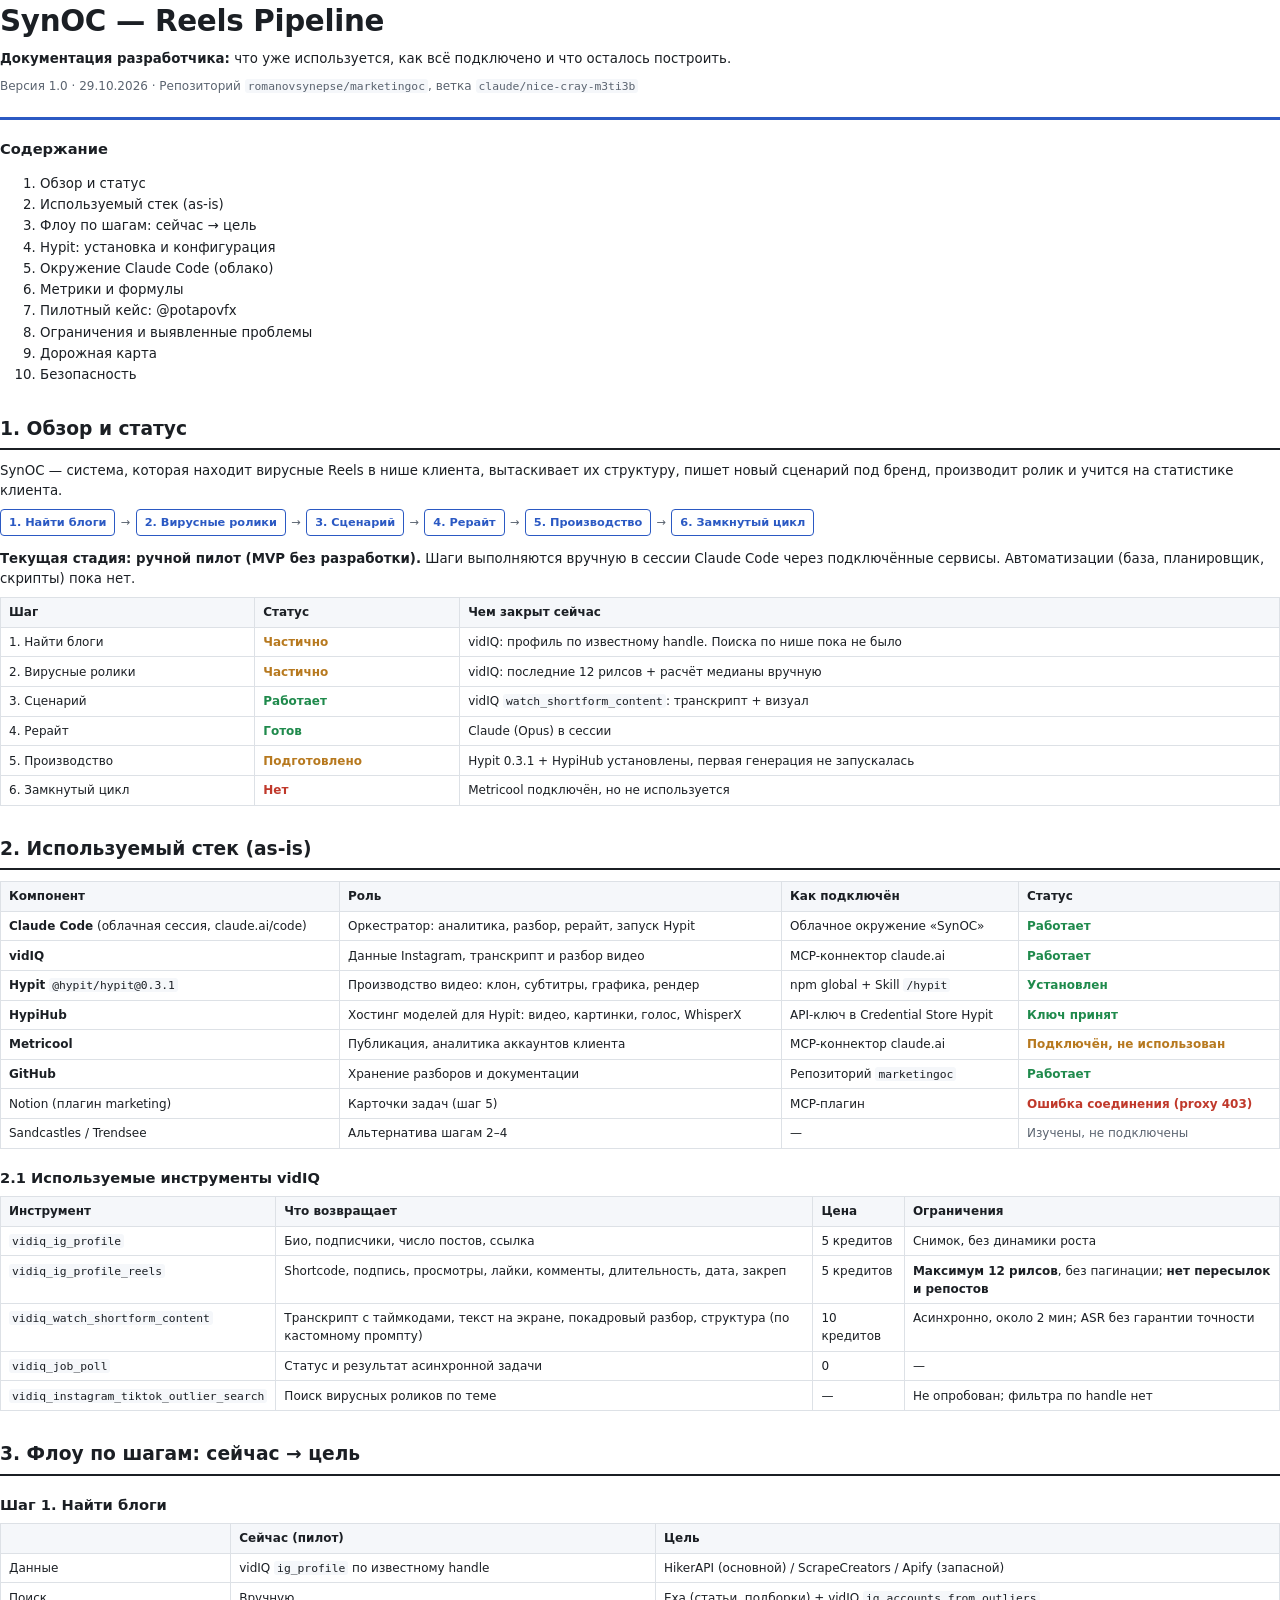
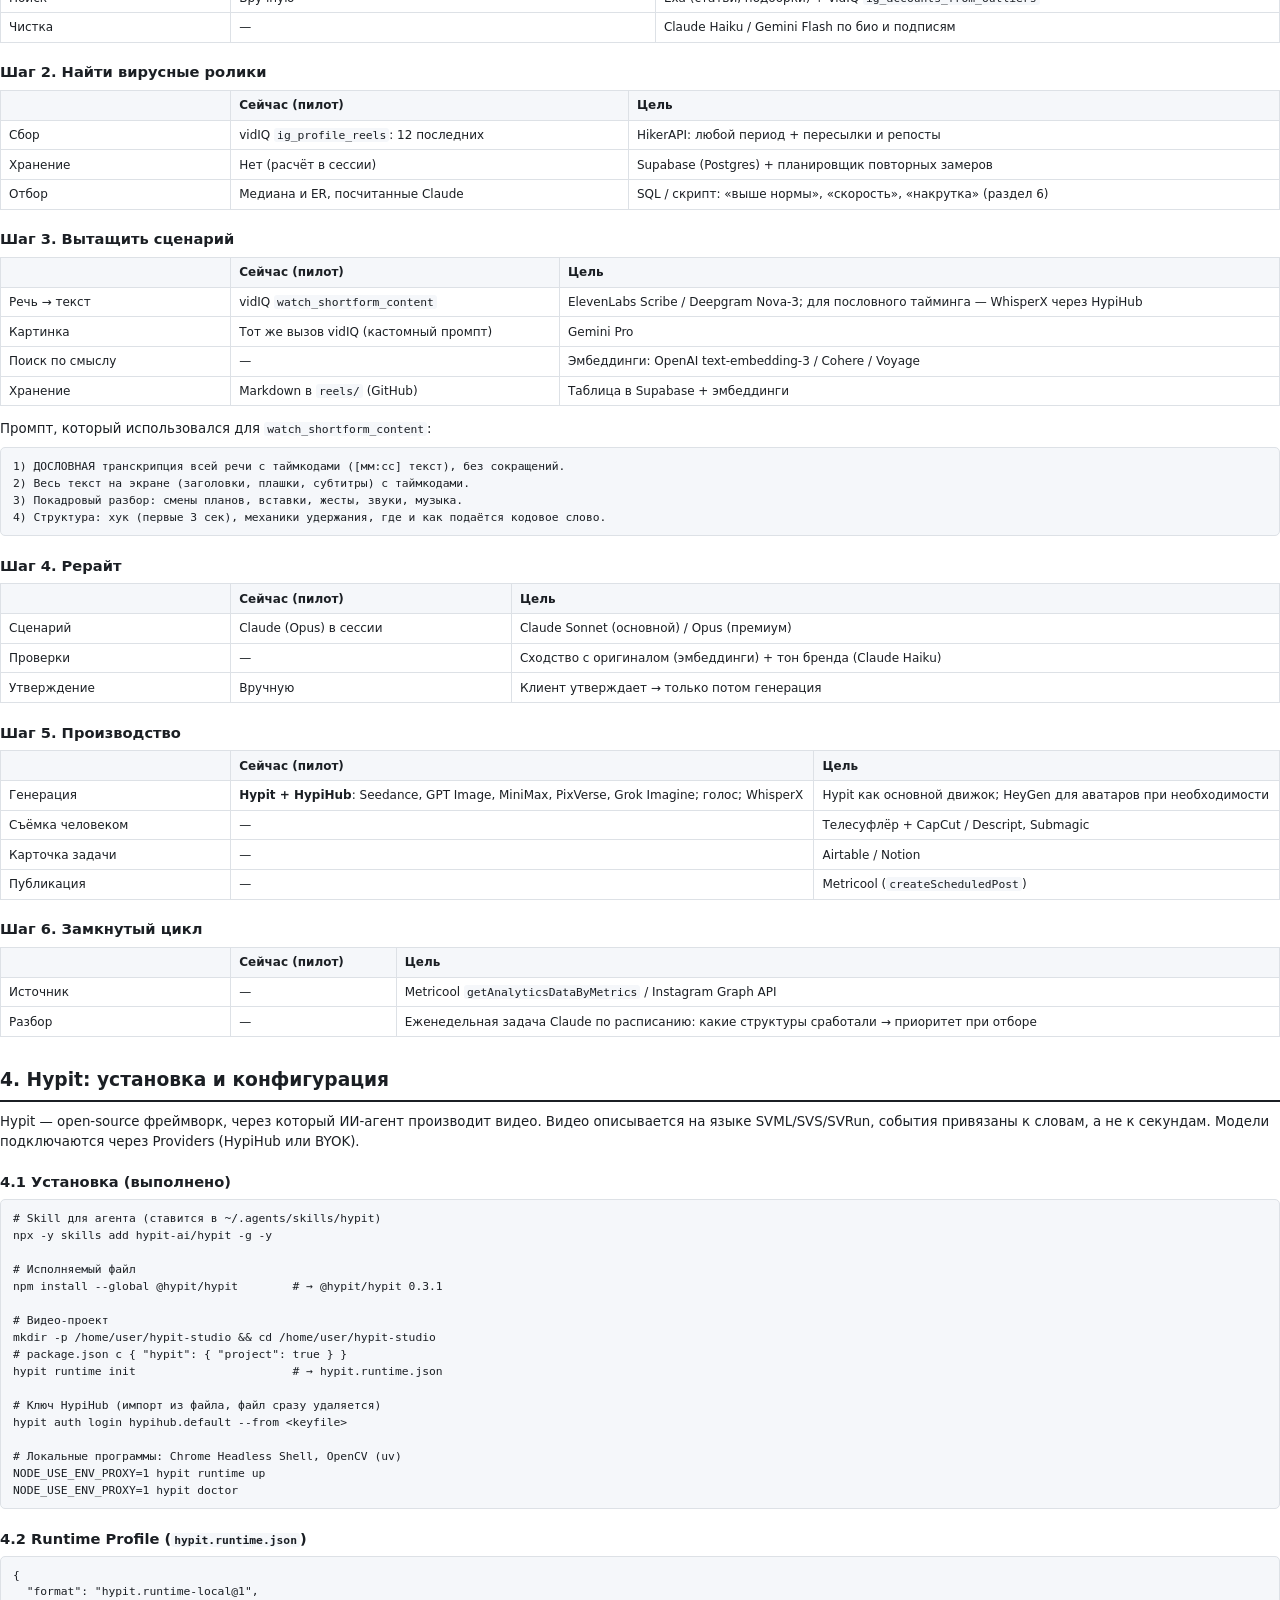
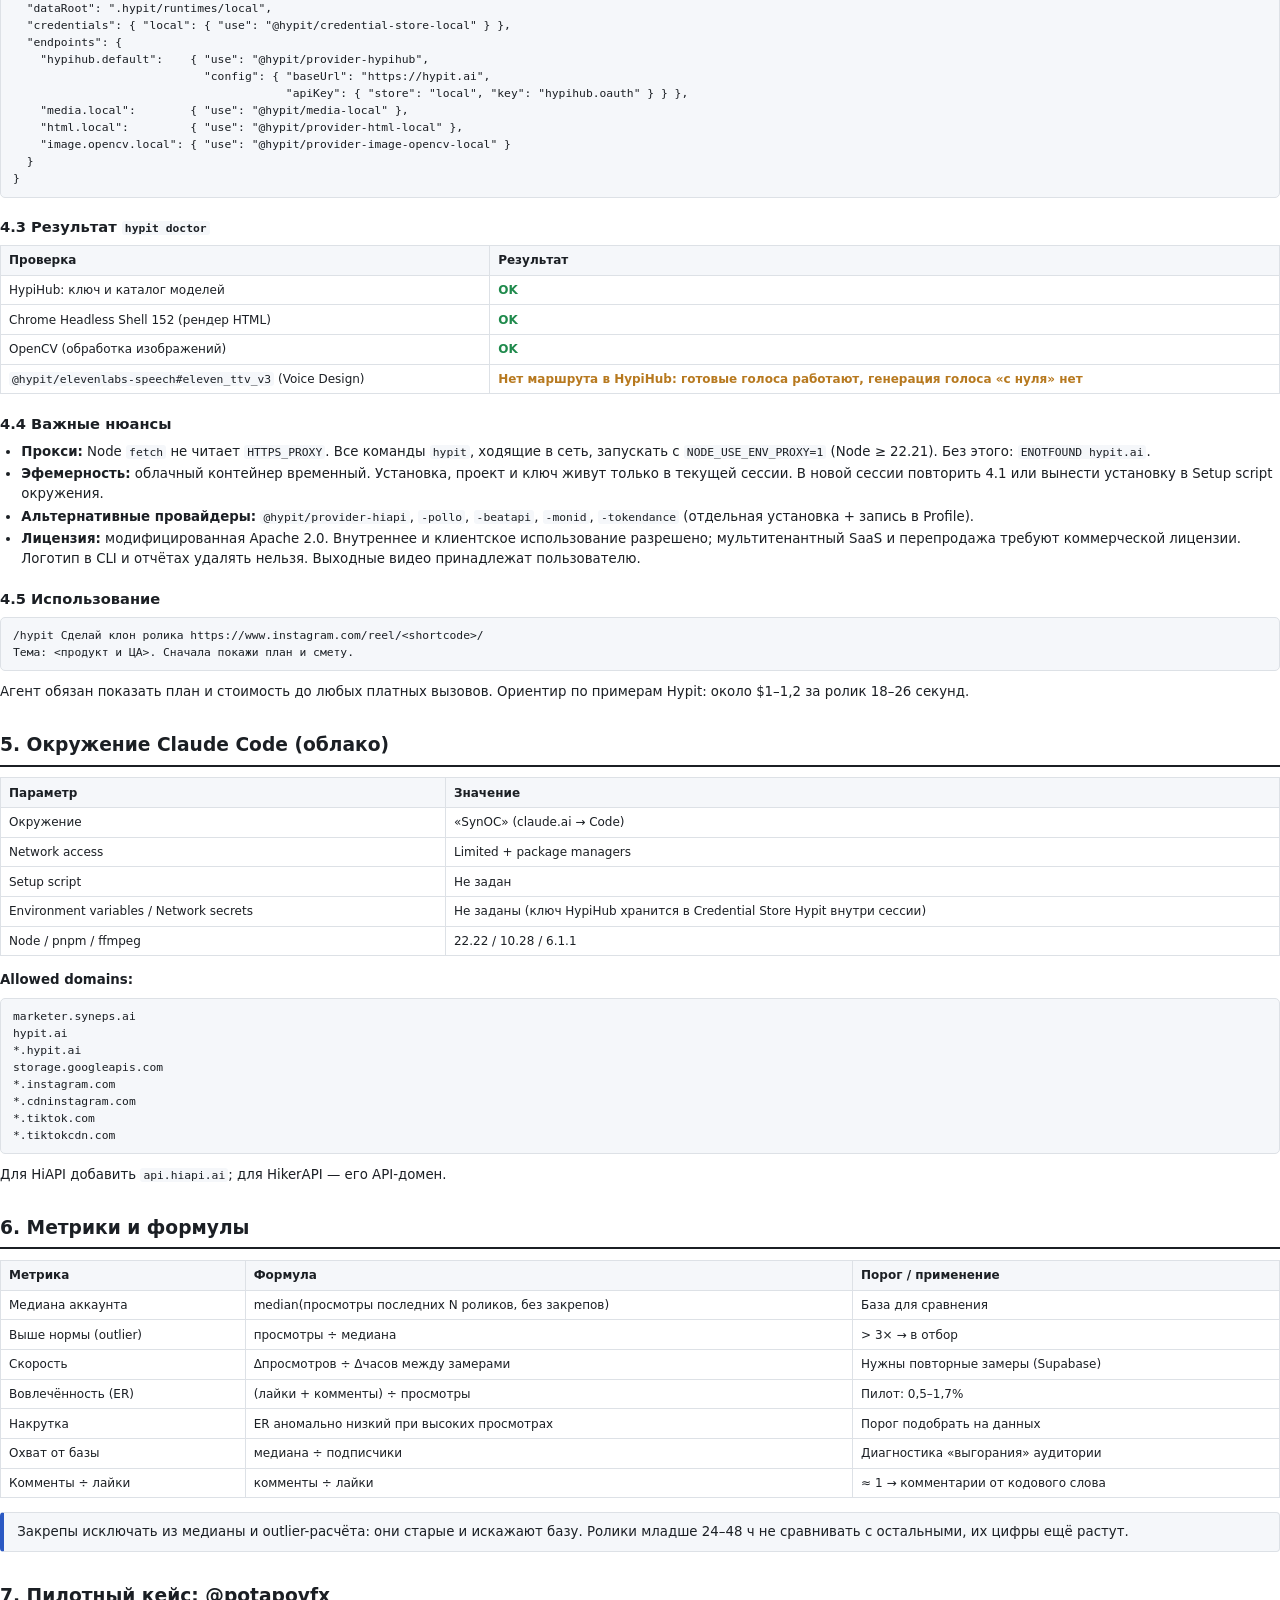
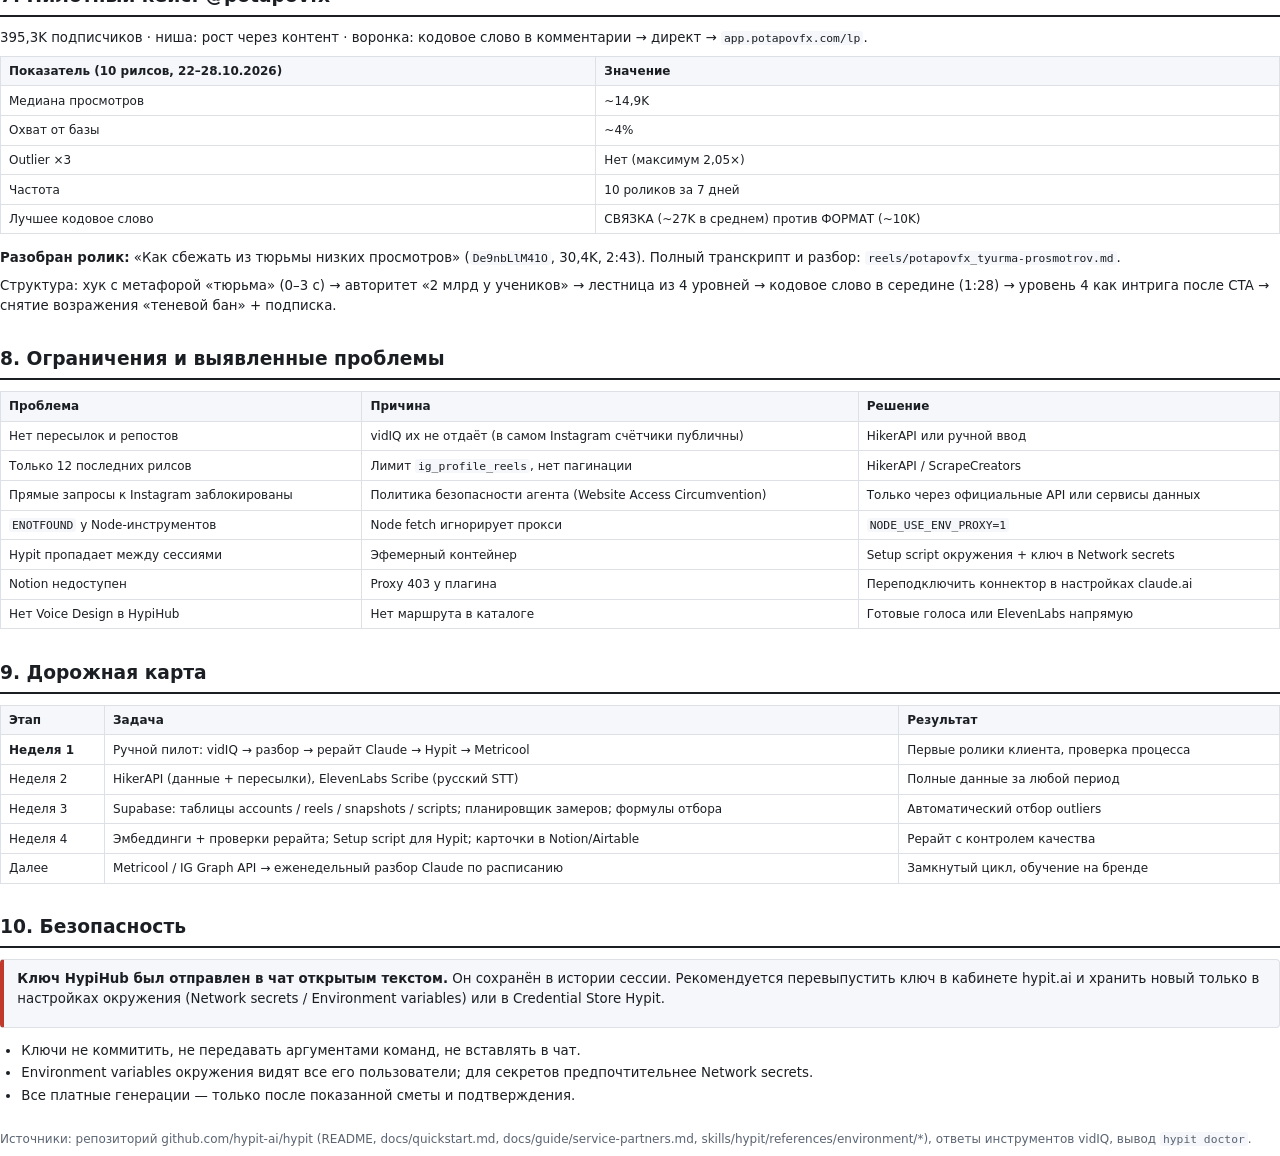
==== docs/synoc-flow.html @ bc75e666 "Add SynOC Reels pipeline developer documentation (PDF + HTML source) Co-Authored-By: Claude Opus 5.5" ====
<!doctype html>
<html lang="ru">
<head>
<meta charset="utf-8">
<title>SynOC — Reels Pipeline: документация разработчика</title>
<style>
  @page { size: A4; margin: 18mm 16mm 18mm 16mm; }
  :root { --ink:#1b1f24; --muted:#5b6470; --line:#dde1e6; --accent:#2b59c3; --ok:#1f8a4c; --warn:#b7791f; --no:#c0392b; --bg:#f5f7fa; }
  * { box-sizing: border-box; }
  body { font-family: Inter, "DejaVu Sans", sans-serif; color: var(--ink); font-size: 10pt; line-height: 1.5; margin: 0; background: #fff; }
  h1 { font-size: 22pt; margin: 0 0 4pt; letter-spacing: -0.3px; }
  h2 { font-size: 14pt; margin: 22pt 0 8pt; padding-bottom: 4pt; border-bottom: 2px solid var(--ink); break-after: avoid; }
  h3 { font-size: 11pt; margin: 14pt 0 5pt; break-after: avoid; }
  p { margin: 0 0 6pt; }
  ul { margin: 0 0 6pt; padding-left: 16pt; }
  li { margin-bottom: 2pt; }
  code, pre { font-family: "DejaVu Sans Mono", monospace; font-size: 8.5pt; }
  code { background: var(--bg); padding: 0 3px; border-radius: 3px; }
  pre { background: var(--bg); border: 1px solid var(--line); border-radius: 5px; padding: 7pt 9pt; white-space: pre-wrap; margin: 4pt 0 8pt; break-inside: avoid; }
  table { width: 100%; border-collapse: collapse; margin: 4pt 0 10pt; font-size: 9pt; break-inside: avoid; }
  th, td { border: 1px solid var(--line); padding: 4pt 6pt; vertical-align: top; text-align: left; }
  th { background: var(--bg); font-weight: 600; }
  tr { break-inside: avoid; }
  .meta { color: var(--muted); font-size: 9pt; }
  .cover { border-bottom: 3px solid var(--accent); padding-bottom: 10pt; margin-bottom: 10pt; }
  .ok { color: var(--ok); font-weight: 600; }
  .warn { color: var(--warn); font-weight: 600; }
  .no { color: var(--no); font-weight: 600; }
  .box { border: 1px solid var(--line); border-left: 4px solid var(--accent); background: var(--bg); padding: 7pt 10pt; margin: 6pt 0 10pt; border-radius: 4px; break-inside: avoid; }
  .box.alert { border-left-color: var(--no); }
  .flow { display: flex; flex-wrap: wrap; gap: 4pt; align-items: center; margin: 6pt 0 10pt; font-size: 8.5pt; }
  .flow span.s { border: 1px solid var(--accent); color: var(--accent); border-radius: 4px; padding: 3pt 6pt; font-weight: 600; }
  .flow span.a { color: var(--muted); }
  .page-break { break-before: page; }
  .toc li { margin-bottom: 1pt; }
</style>
</head>
<body>

<div class="cover">
  <h1>SynOC — Reels Pipeline</h1>
  <p><strong>Документация разработчика:</strong> что уже используется, как всё подключено и что осталось построить.</p>
  <p class="meta">Версия 1.0 · 29.10.2026 · Репозиторий <code>romanovsynepse/marketingoc</code>, ветка <code>claude/nice-cray-m3ti3b</code></p>
</div>

<h3>Содержание</h3>
<ol class="toc">
  <li>Обзор и статус</li>
  <li>Используемый стек (as-is)</li>
  <li>Флоу по шагам: сейчас → цель</li>
  <li>Hypit: установка и конфигурация</li>
  <li>Окружение Claude Code (облако)</li>
  <li>Метрики и формулы</li>
  <li>Пилотный кейс: @potapovfx</li>
  <li>Ограничения и выявленные проблемы</li>
  <li>Дорожная карта</li>
  <li>Безопасность</li>
</ol>

<h2>1. Обзор и статус</h2>
<p>SynOC — система, которая находит вирусные Reels в нише клиента, вытаскивает их структуру, пишет новый сценарий под бренд, производит ролик и учится на статистике клиента.</p>
<div class="flow">
  <span class="s">1. Найти блоги</span><span class="a">→</span>
  <span class="s">2. Вирусные ролики</span><span class="a">→</span>
  <span class="s">3. Сценарий</span><span class="a">→</span>
  <span class="s">4. Рерайт</span><span class="a">→</span>
  <span class="s">5. Производство</span><span class="a">→</span>
  <span class="s">6. Замкнутый цикл</span>
</div>
<p><strong>Текущая стадия: ручной пилот (MVP без разработки).</strong> Шаги выполняются вручную в сессии Claude Code через подключённые сервисы. Автоматизации (база, планировщик, скрипты) пока нет.</p>

<table>
  <tr><th>Шаг</th><th>Статус</th><th>Чем закрыт сейчас</th></tr>
  <tr><td>1. Найти блоги</td><td class="warn">Частично</td><td>vidIQ: профиль по известному handle. Поиска по нише пока не было</td></tr>
  <tr><td>2. Вирусные ролики</td><td class="warn">Частично</td><td>vidIQ: последние 12 рилсов + расчёт медианы вручную</td></tr>
  <tr><td>3. Сценарий</td><td class="ok">Работает</td><td>vidIQ <code>watch_shortform_content</code>: транскрипт + визуал</td></tr>
  <tr><td>4. Рерайт</td><td class="ok">Готов</td><td>Claude (Opus) в сессии</td></tr>
  <tr><td>5. Производство</td><td class="warn">Подготовлено</td><td>Hypit 0.3.1 + HypiHub установлены, первая генерация не запускалась</td></tr>
  <tr><td>6. Замкнутый цикл</td><td class="no">Нет</td><td>Metricool подключён, но не используется</td></tr>
</table>

<h2>2. Используемый стек (as-is)</h2>
<table>
  <tr><th>Компонент</th><th>Роль</th><th>Как подключён</th><th>Статус</th></tr>
  <tr><td><strong>Claude Code</strong> (облачная сессия, claude.ai/code)</td><td>Оркестратор: аналитика, разбор, рерайт, запуск Hypit</td><td>Облачное окружение «SynOC»</td><td class="ok">Работает</td></tr>
  <tr><td><strong>vidIQ</strong></td><td>Данные Instagram, транскрипт и разбор видео</td><td>MCP-коннектор claude.ai</td><td class="ok">Работает</td></tr>
  <tr><td><strong>Hypit</strong> <code>@hypit/hypit@0.3.1</code></td><td>Производство видео: клон, субтитры, графика, рендер</td><td>npm global + Skill <code>/hypit</code></td><td class="ok">Установлен</td></tr>
  <tr><td><strong>HypiHub</strong></td><td>Хостинг моделей для Hypit: видео, картинки, голос, WhisperX</td><td>API-ключ в Credential Store Hypit</td><td class="ok">Ключ принят</td></tr>
  <tr><td><strong>Metricool</strong></td><td>Публикация, аналитика аккаунтов клиента</td><td>MCP-коннектор claude.ai</td><td class="warn">Подключён, не использован</td></tr>
  <tr><td><strong>GitHub</strong></td><td>Хранение разборов и документации</td><td>Репозиторий <code>marketingoc</code></td><td class="ok">Работает</td></tr>
  <tr><td>Notion (плагин marketing)</td><td>Карточки задач (шаг 5)</td><td>MCP-плагин</td><td class="no">Ошибка соединения (proxy 403)</td></tr>
  <tr><td>Sandcastles / Trendsee</td><td>Альтернатива шагам 2–4</td><td>—</td><td class="meta">Изучены, не подключены</td></tr>
</table>

<h3>2.1 Используемые инструменты vidIQ</h3>
<table>
  <tr><th>Инструмент</th><th>Что возвращает</th><th>Цена</th><th>Ограничения</th></tr>
  <tr><td><code>vidiq_ig_profile</code></td><td>Био, подписчики, число постов, ссылка</td><td>5 кредитов</td><td>Снимок, без динамики роста</td></tr>
  <tr><td><code>vidiq_ig_profile_reels</code></td><td>Shortcode, подпись, просмотры, лайки, комменты, длительность, дата, закреп</td><td>5 кредитов</td><td><strong>Максимум 12 рилсов</strong>, без пагинации; <strong>нет пересылок и репостов</strong></td></tr>
  <tr><td><code>vidiq_watch_shortform_content</code></td><td>Транскрипт с таймкодами, текст на экране, покадровый разбор, структура (по кастомному промпту)</td><td>10 кредитов</td><td>Асинхронно, около 2 мин; ASR без гарантии точности</td></tr>
  <tr><td><code>vidiq_job_poll</code></td><td>Статус и результат асинхронной задачи</td><td>0</td><td>—</td></tr>
  <tr><td><code>vidiq_instagram_tiktok_outlier_search</code></td><td>Поиск вирусных роликов по теме</td><td>—</td><td>Не опробован; фильтра по handle нет</td></tr>
</table>

<h2 class="page-break">3. Флоу по шагам: сейчас → цель</h2>

<h3>Шаг 1. Найти блоги</h3>
<table>
  <tr><th style="width:18%"></th><th>Сейчас (пилот)</th><th>Цель</th></tr>
  <tr><td>Данные</td><td>vidIQ <code>ig_profile</code> по известному handle</td><td>HikerAPI (основной) / ScrapeCreators / Apify (запасной)</td></tr>
  <tr><td>Поиск</td><td>Вручную</td><td>Exa (статьи, подборки) + vidIQ <code>ig_accounts_from_outliers</code></td></tr>
  <tr><td>Чистка</td><td>—</td><td>Claude Haiku / Gemini Flash по био и подписям</td></tr>
</table>

<h3>Шаг 2. Найти вирусные ролики</h3>
<table>
  <tr><th style="width:18%"></th><th>Сейчас (пилот)</th><th>Цель</th></tr>
  <tr><td>Сбор</td><td>vidIQ <code>ig_profile_reels</code>: 12 последних</td><td>HikerAPI: любой период + пересылки и репосты</td></tr>
  <tr><td>Хранение</td><td>Нет (расчёт в сессии)</td><td>Supabase (Postgres) + планировщик повторных замеров</td></tr>
  <tr><td>Отбор</td><td>Медиана и ER, посчитанные Claude</td><td>SQL / скрипт: «выше нормы», «скорость», «накрутка» (раздел 6)</td></tr>
</table>

<h3>Шаг 3. Вытащить сценарий</h3>
<table>
  <tr><th style="width:18%"></th><th>Сейчас (пилот)</th><th>Цель</th></tr>
  <tr><td>Речь → текст</td><td>vidIQ <code>watch_shortform_content</code></td><td>ElevenLabs Scribe / Deepgram Nova-3; для пословного тайминга — WhisperX через HypiHub</td></tr>
  <tr><td>Картинка</td><td>Тот же вызов vidIQ (кастомный промпт)</td><td>Gemini Pro</td></tr>
  <tr><td>Поиск по смыслу</td><td>—</td><td>Эмбеддинги: OpenAI text-embedding-3 / Cohere / Voyage</td></tr>
  <tr><td>Хранение</td><td>Markdown в <code>reels/</code> (GitHub)</td><td>Таблица в Supabase + эмбеддинги</td></tr>
</table>
<p>Промпт, который использовался для <code>watch_shortform_content</code>:</p>
<pre>1) ДОСЛОВНАЯ транскрипция всей речи с таймкодами ([мм:сс] текст), без сокращений.
2) Весь текст на экране (заголовки, плашки, субтитры) с таймкодами.
3) Покадровый разбор: смены планов, вставки, жесты, звуки, музыка.
4) Структура: хук (первые 3 сек), механики удержания, где и как подаётся кодовое слово.</pre>

<h3>Шаг 4. Рерайт</h3>
<table>
  <tr><th style="width:18%"></th><th>Сейчас (пилот)</th><th>Цель</th></tr>
  <tr><td>Сценарий</td><td>Claude (Opus) в сессии</td><td>Claude Sonnet (основной) / Opus (премиум)</td></tr>
  <tr><td>Проверки</td><td>—</td><td>Сходство с оригиналом (эмбеддинги) + тон бренда (Claude Haiku)</td></tr>
  <tr><td>Утверждение</td><td>Вручную</td><td>Клиент утверждает → только потом генерация</td></tr>
</table>

<h3>Шаг 5. Производство</h3>
<table>
  <tr><th style="width:18%"></th><th>Сейчас (пилот)</th><th>Цель</th></tr>
  <tr><td>Генерация</td><td><strong>Hypit + HypiHub</strong>: Seedance, GPT Image, MiniMax, PixVerse, Grok Imagine; голос; WhisperX</td><td>Hypit как основной движок; HeyGen для аватаров при необходимости</td></tr>
  <tr><td>Съёмка человеком</td><td>—</td><td>Телесуфлёр + CapCut / Descript, Submagic</td></tr>
  <tr><td>Карточка задачи</td><td>—</td><td>Airtable / Notion</td></tr>
  <tr><td>Публикация</td><td>—</td><td>Metricool (<code>createScheduledPost</code>)</td></tr>
</table>

<h3>Шаг 6. Замкнутый цикл</h3>
<table>
  <tr><th style="width:18%"></th><th>Сейчас (пилот)</th><th>Цель</th></tr>
  <tr><td>Источник</td><td>—</td><td>Metricool <code>getAnalyticsDataByMetrics</code> / Instagram Graph API</td></tr>
  <tr><td>Разбор</td><td>—</td><td>Еженедельная задача Claude по расписанию: какие структуры сработали → приоритет при отборе</td></tr>
</table>

<h2 class="page-break">4. Hypit: установка и конфигурация</h2>
<p>Hypit — open-source фреймворк, через который ИИ-агент производит видео. Видео описывается на языке SVML/SVS/SVRun, события привязаны к словам, а не к секундам. Модели подключаются через Providers (HypiHub или BYOK).</p>

<h3>4.1 Установка (выполнено)</h3>
<pre># Skill для агента (ставится в ~/.agents/skills/hypit)
npx -y skills add hypit-ai/hypit -g -y

# Исполняемый файл
npm install --global @hypit/hypit        # → @hypit/hypit 0.3.1

# Видео-проект
mkdir -p /home/user/hypit-studio &amp;&amp; cd /home/user/hypit-studio
# package.json с { "hypit": { "project": true } }
hypit runtime init                       # → hypit.runtime.json

# Ключ HypiHub (импорт из файла, файл сразу удаляется)
hypit auth login hypihub.default --from &lt;keyfile&gt;

# Локальные программы: Chrome Headless Shell, OpenCV (uv)
NODE_USE_ENV_PROXY=1 hypit runtime up
NODE_USE_ENV_PROXY=1 hypit doctor</pre>

<h3>4.2 Runtime Profile (<code>hypit.runtime.json</code>)</h3>
<pre>{
  "format": "hypit.runtime-local@1",
  "dataRoot": ".hypit/runtimes/local",
  "credentials": { "local": { "use": "@hypit/credential-store-local" } },
  "endpoints": {
    "hypihub.default":    { "use": "@hypit/provider-hypihub",
                            "config": { "baseUrl": "https://hypit.ai",
                                        "apiKey": { "store": "local", "key": "hypihub.oauth" } } },
    "media.local":        { "use": "@hypit/media-local" },
    "html.local":         { "use": "@hypit/provider-html-local" },
    "image.opencv.local": { "use": "@hypit/provider-image-opencv-local" }
  }
}</pre>

<h3>4.3 Результат <code>hypit doctor</code></h3>
<table>
  <tr><th>Проверка</th><th>Результат</th></tr>
  <tr><td>HypiHub: ключ и каталог моделей</td><td class="ok">OK</td></tr>
  <tr><td>Chrome Headless Shell 152 (рендер HTML)</td><td class="ok">OK</td></tr>
  <tr><td>OpenCV (обработка изображений)</td><td class="ok">OK</td></tr>
  <tr><td><code>@hypit/elevenlabs-speech#eleven_ttv_v3</code> (Voice Design)</td><td class="warn">Нет маршрута в HypiHub: готовые голоса работают, генерация голоса «с нуля» нет</td></tr>
</table>

<h3>4.4 Важные нюансы</h3>
<ul>
  <li><strong>Прокси:</strong> Node <code>fetch</code> не читает <code>HTTPS_PROXY</code>. Все команды <code>hypit</code>, ходящие в сеть, запускать с <code>NODE_USE_ENV_PROXY=1</code> (Node ≥ 22.21). Без этого: <code>ENOTFOUND hypit.ai</code>.</li>
  <li><strong>Эфемерность:</strong> облачный контейнер временный. Установка, проект и ключ живут только в текущей сессии. В новой сессии повторить 4.1 или вынести установку в Setup script окружения.</li>
  <li><strong>Альтернативные провайдеры:</strong> <code>@hypit/provider-hiapi</code>, <code>-pollo</code>, <code>-beatapi</code>, <code>-monid</code>, <code>-tokendance</code> (отдельная установка + запись в Profile).</li>
  <li><strong>Лицензия:</strong> модифицированная Apache 2.0. Внутреннее и клиентское использование разрешено; мультитенантный SaaS и перепродажа требуют коммерческой лицензии. Логотип в CLI и отчётах удалять нельзя. Выходные видео принадлежат пользователю.</li>
</ul>

<h3>4.5 Использование</h3>
<pre>/hypit Сделай клон ролика https://www.instagram.com/reel/&lt;shortcode&gt;/
Тема: &lt;продукт и ЦА&gt;. Сначала покажи план и смету.</pre>
<p>Агент обязан показать план и стоимость до любых платных вызовов. Ориентир по примерам Hypit: около $1–1,2 за ролик 18–26 секунд.</p>

<h2 class="page-break">5. Окружение Claude Code (облако)</h2>
<table>
  <tr><th>Параметр</th><th>Значение</th></tr>
  <tr><td>Окружение</td><td>«SynOC» (claude.ai → Code)</td></tr>
  <tr><td>Network access</td><td>Limited + package managers</td></tr>
  <tr><td>Setup script</td><td>Не задан</td></tr>
  <tr><td>Environment variables / Network secrets</td><td>Не заданы (ключ HypiHub хранится в Credential Store Hypit внутри сессии)</td></tr>
  <tr><td>Node / pnpm / ffmpeg</td><td>22.22 / 10.28 / 6.1.1</td></tr>
</table>
<p><strong>Allowed domains:</strong></p>
<pre>marketer.syneps.ai
hypit.ai
*.hypit.ai
storage.googleapis.com
*.instagram.com
*.cdninstagram.com
*.tiktok.com
*.tiktokcdn.com</pre>
<p>Для HiAPI добавить <code>api.hiapi.ai</code>; для HikerAPI — его API-домен.</p>

<h2>6. Метрики и формулы</h2>
<table>
  <tr><th>Метрика</th><th>Формула</th><th>Порог / применение</th></tr>
  <tr><td>Медиана аккаунта</td><td>median(просмотры последних N роликов, без закрепов)</td><td>База для сравнения</td></tr>
  <tr><td>Выше нормы (outlier)</td><td>просмотры ÷ медиана</td><td>&gt; 3× → в отбор</td></tr>
  <tr><td>Скорость</td><td>Δпросмотров ÷ Δчасов между замерами</td><td>Нужны повторные замеры (Supabase)</td></tr>
  <tr><td>Вовлечённость (ER)</td><td>(лайки + комменты) ÷ просмотры</td><td>Пилот: 0,5–1,7%</td></tr>
  <tr><td>Накрутка</td><td>ER аномально низкий при высоких просмотрах</td><td>Порог подобрать на данных</td></tr>
  <tr><td>Охват от базы</td><td>медиана ÷ подписчики</td><td>Диагностика «выгорания» аудитории</td></tr>
  <tr><td>Комменты ÷ лайки</td><td>комменты ÷ лайки</td><td>≈ 1 → комментарии от кодового слова</td></tr>
</table>
<div class="box">Закрепы исключать из медианы и outlier-расчёта: они старые и искажают базу. Ролики младше 24–48 ч не сравнивать с остальными, их цифры ещё растут.</div>

<h2>7. Пилотный кейс: @potapovfx</h2>
<p>395,3K подписчиков · ниша: рост через контент · воронка: кодовое слово в комментарии → директ → <code>app.potapovfx.com/lp</code>.</p>
<table>
  <tr><th>Показатель (10 рилсов, 22–28.10.2026)</th><th>Значение</th></tr>
  <tr><td>Медиана просмотров</td><td>~14,9K</td></tr>
  <tr><td>Охват от базы</td><td>~4%</td></tr>
  <tr><td>Outlier ×3</td><td>Нет (максимум 2,05×)</td></tr>
  <tr><td>Частота</td><td>10 роликов за 7 дней</td></tr>
  <tr><td>Лучшее кодовое слово</td><td>СВЯЗКА (~27K в среднем) против ФОРМАТ (~10K)</td></tr>
</table>
<p><strong>Разобран ролик:</strong> «Как сбежать из тюрьмы низких просмотров» (<code>De9nbLlM41O</code>, 30,4K, 2:43). Полный транскрипт и разбор: <code>reels/potapovfx_tyurma-prosmotrov.md</code>.</p>
<p>Структура: хук с метафорой «тюрьма» (0–3 с) → авторитет «2 млрд у учеников» → лестница из 4 уровней → кодовое слово в середине (1:28) → уровень 4 как интрига после CTA → снятие возражения «теневой бан» + подписка.</p>

<h2 class="page-break">8. Ограничения и выявленные проблемы</h2>
<table>
  <tr><th>Проблема</th><th>Причина</th><th>Решение</th></tr>
  <tr><td>Нет пересылок и репостов</td><td>vidIQ их не отдаёт (в самом Instagram счётчики публичны)</td><td>HikerAPI или ручной ввод</td></tr>
  <tr><td>Только 12 последних рилсов</td><td>Лимит <code>ig_profile_reels</code>, нет пагинации</td><td>HikerAPI / ScrapeCreators</td></tr>
  <tr><td>Прямые запросы к Instagram заблокированы</td><td>Политика безопасности агента (Website Access Circumvention)</td><td>Только через официальные API или сервисы данных</td></tr>
  <tr><td><code>ENOTFOUND</code> у Node-инструментов</td><td>Node fetch игнорирует прокси</td><td><code>NODE_USE_ENV_PROXY=1</code></td></tr>
  <tr><td>Hypit пропадает между сессиями</td><td>Эфемерный контейнер</td><td>Setup script окружения + ключ в Network secrets</td></tr>
  <tr><td>Notion недоступен</td><td>Proxy 403 у плагина</td><td>Переподключить коннектор в настройках claude.ai</td></tr>
  <tr><td>Нет Voice Design в HypiHub</td><td>Нет маршрута в каталоге</td><td>Готовые голоса или ElevenLabs напрямую</td></tr>
</table>

<h2>9. Дорожная карта</h2>
<table>
  <tr><th>Этап</th><th>Задача</th><th>Результат</th></tr>
  <tr><td><strong>Неделя 1</strong></td><td>Ручной пилот: vidIQ → разбор → рерайт Claude → Hypit → Metricool</td><td>Первые ролики клиента, проверка процесса</td></tr>
  <tr><td>Неделя 2</td><td>HikerAPI (данные + пересылки), ElevenLabs Scribe (русский STT)</td><td>Полные данные за любой период</td></tr>
  <tr><td>Неделя 3</td><td>Supabase: таблицы accounts / reels / snapshots / scripts; планировщик замеров; формулы отбора</td><td>Автоматический отбор outliers</td></tr>
  <tr><td>Неделя 4</td><td>Эмбеддинги + проверки рерайта; Setup script для Hypit; карточки в Notion/Airtable</td><td>Рерайт с контролем качества</td></tr>
  <tr><td>Далее</td><td>Metricool / IG Graph API → еженедельный разбор Claude по расписанию</td><td>Замкнутый цикл, обучение на бренде</td></tr>
</table>

<h2>10. Безопасность</h2>
<div class="box alert">
  <p><strong>Ключ HypiHub был отправлен в чат открытым текстом.</strong> Он сохранён в истории сессии. Рекомендуется перевыпустить ключ в кабинете hypit.ai и хранить новый только в настройках окружения (Network secrets / Environment variables) или в Credential Store Hypit.</p>
</div>
<ul>
  <li>Ключи не коммитить, не передавать аргументами команд, не вставлять в чат.</li>
  <li>Environment variables окружения видят все его пользователи; для секретов предпочтительнее Network secrets.</li>
  <li>Все платные генерации — только после показанной сметы и подтверждения.</li>
</ul>

<p class="meta" style="margin-top:18pt">Источники: репозиторий github.com/hypit-ai/hypit (README, docs/quickstart.md, docs/guide/service-partners.md, skills/hypit/references/environment/*), ответы инструментов vidIQ, вывод <code>hypit doctor</code>.</p>
</body>
</html>
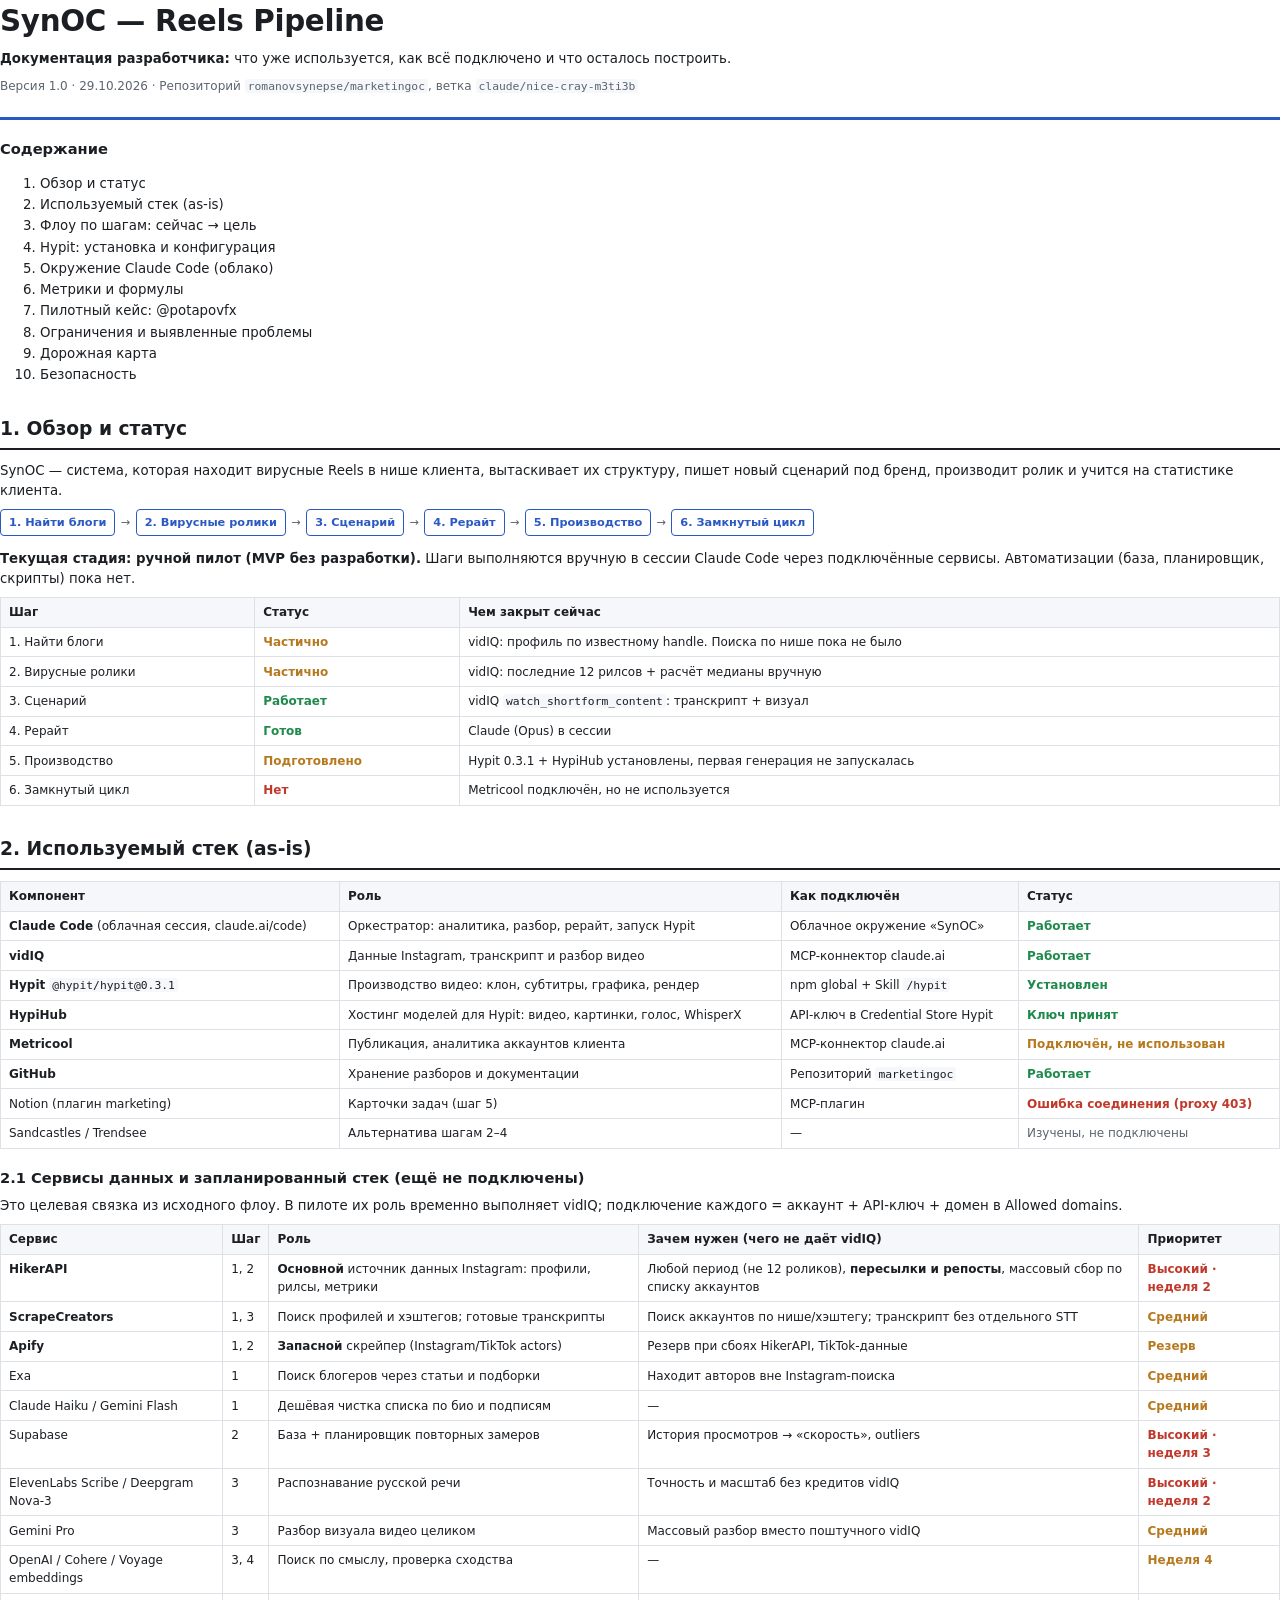
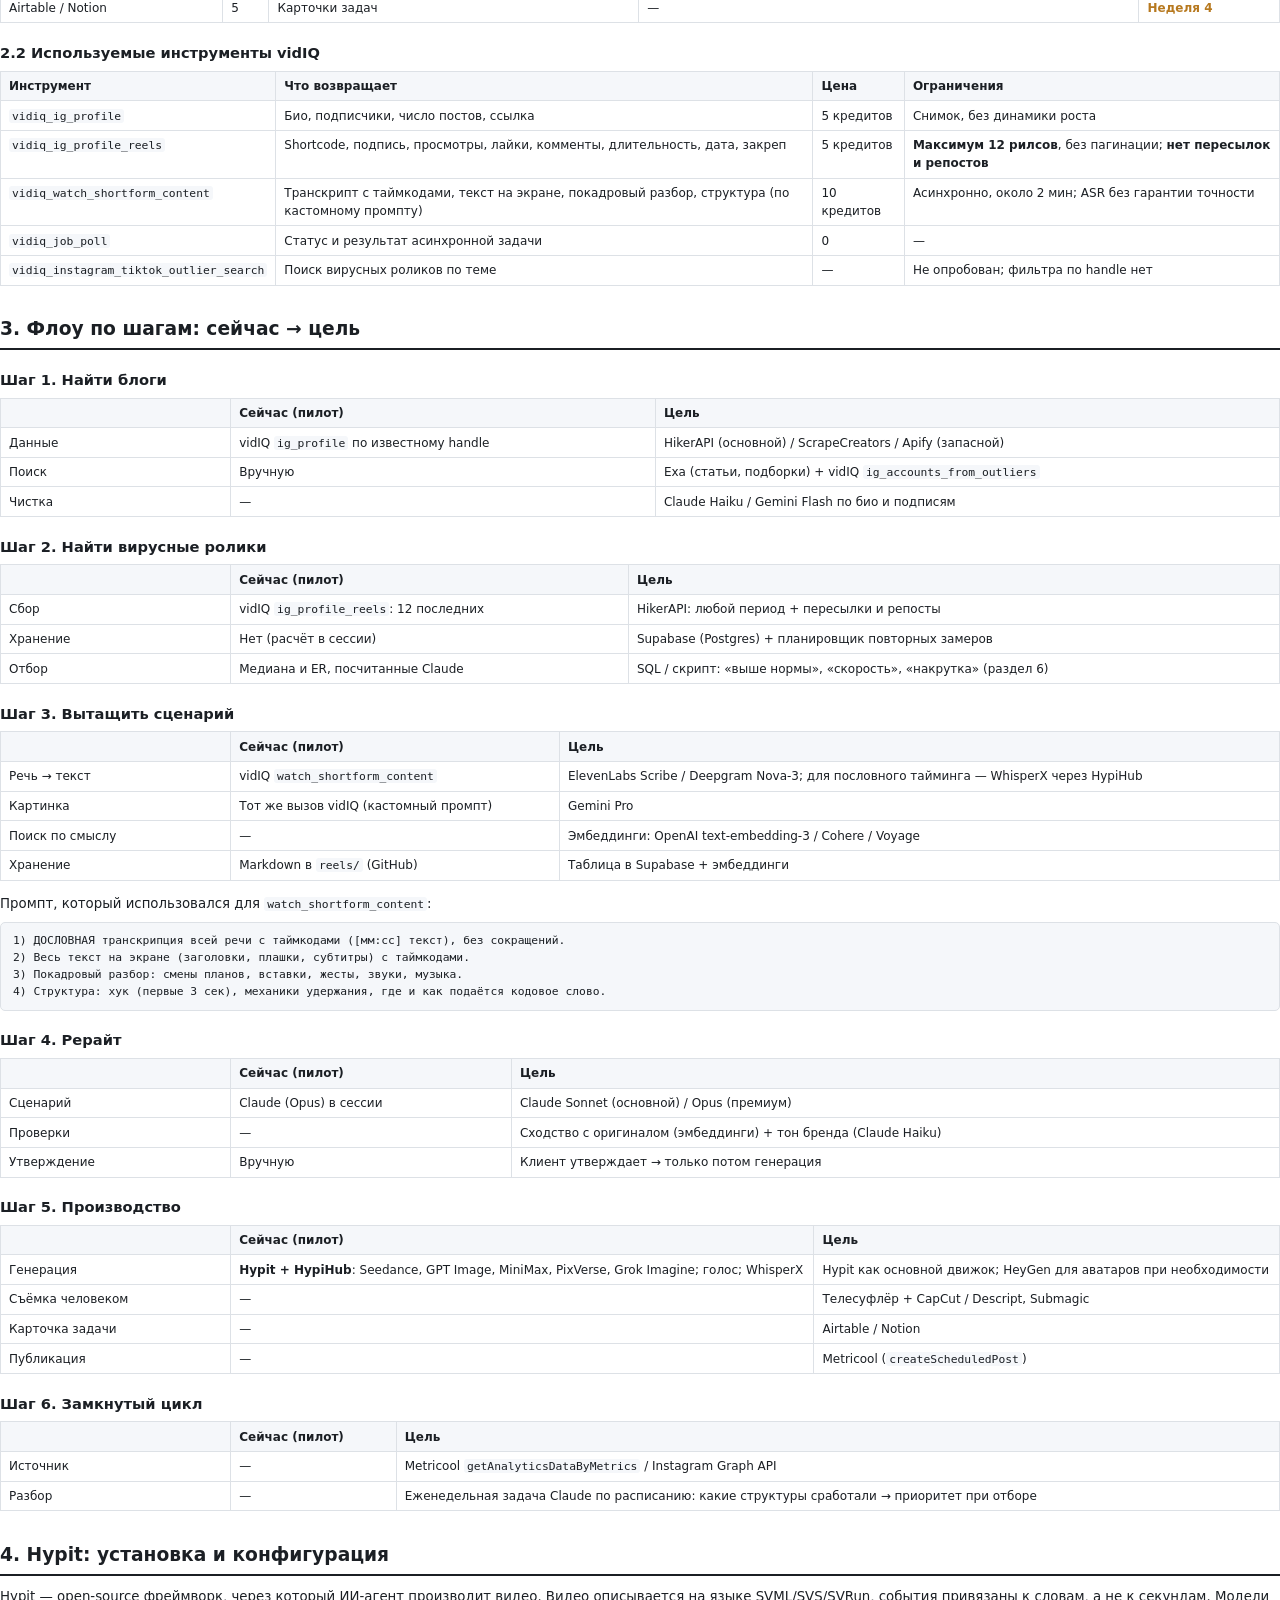
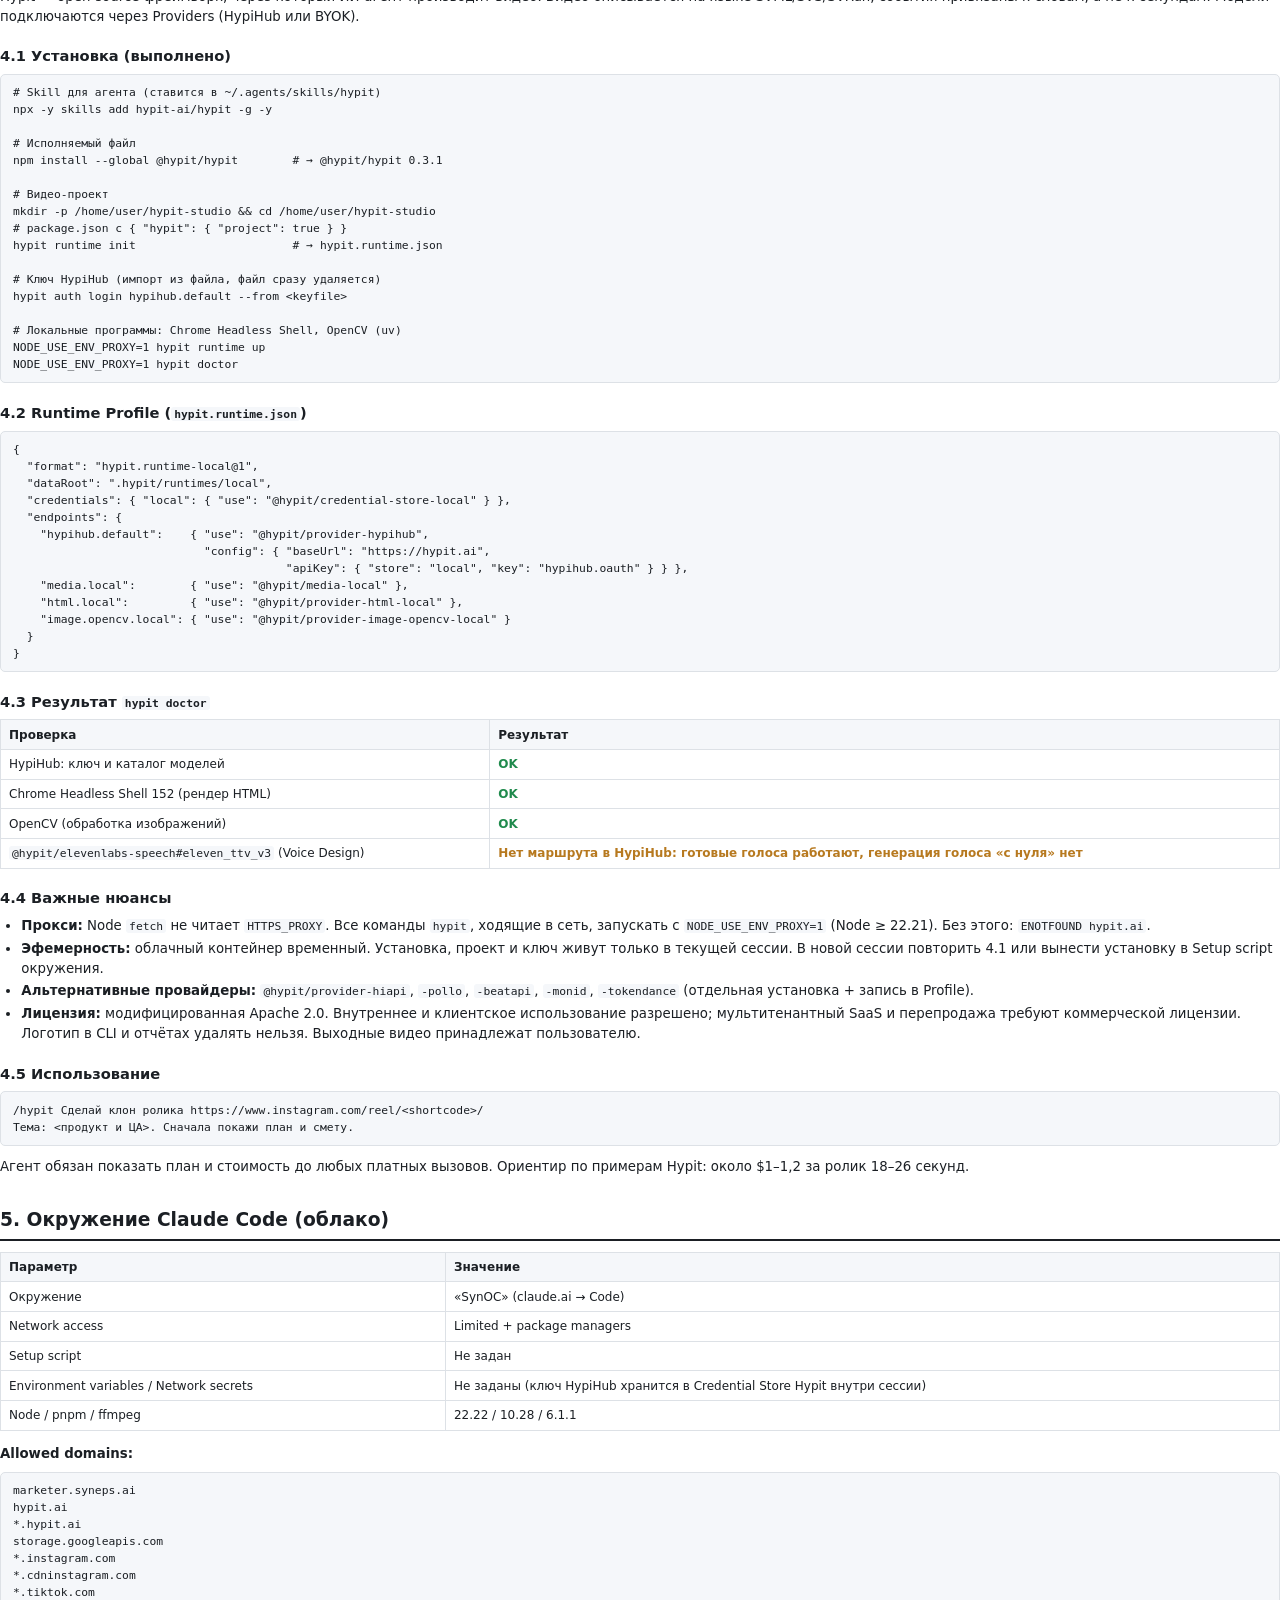
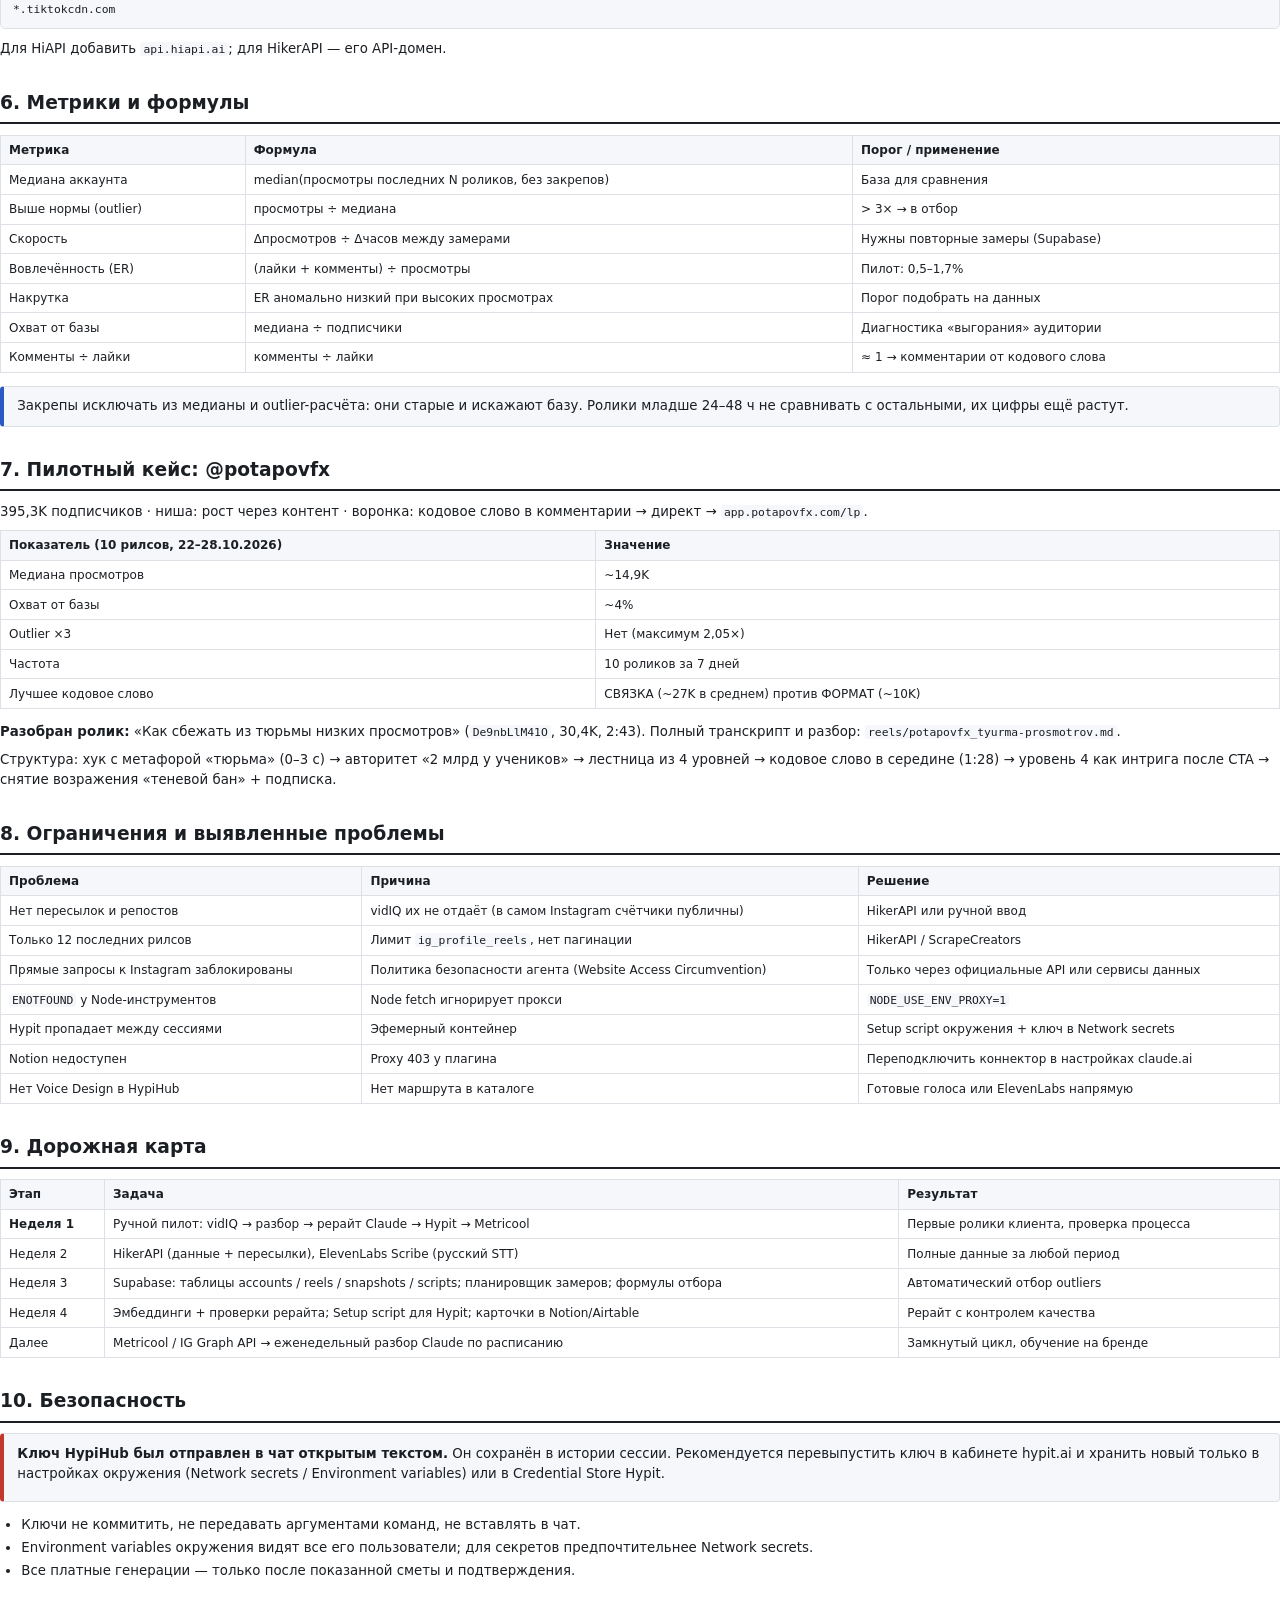
==== commit 30ccedb9: "Docs: add data services section (HikerAPI, ScrapeCreators, Apify, planned stack) Co-Authored-By: Cla" ====
--- a/docs/synoc-flow.html
+++ b/docs/synoc-flow.html
@@ -92,7 +92,23 @@
   <tr><td>Sandcastles / Trendsee</td><td>Альтернатива шагам 2–4</td><td>—</td><td class="meta">Изучены, не подключены</td></tr>
 </table>
 
-<h3>2.1 Используемые инструменты vidIQ</h3>
+<h3>2.1 Сервисы данных и запланированный стек (ещё не подключены)</h3>
+<p>Это целевая связка из исходного флоу. В пилоте их роль временно выполняет vidIQ; подключение каждого = аккаунт + API-ключ + домен в Allowed domains.</p>
+<table>
+  <tr><th>Сервис</th><th>Шаг</th><th>Роль</th><th>Зачем нужен (чего не даёт vidIQ)</th><th>Приоритет</th></tr>
+  <tr><td><strong>HikerAPI</strong></td><td>1, 2</td><td><strong>Основной</strong> источник данных Instagram: профили, рилсы, метрики</td><td>Любой период (не 12 роликов), <strong>пересылки и репосты</strong>, массовый сбор по списку аккаунтов</td><td class="no">Высокий · неделя 2</td></tr>
+  <tr><td><strong>ScrapeCreators</strong></td><td>1, 3</td><td>Поиск профилей и хэштегов; готовые транскрипты</td><td>Поиск аккаунтов по нише/хэштегу; транскрипт без отдельного STT</td><td class="warn">Средний</td></tr>
+  <tr><td><strong>Apify</strong></td><td>1, 2</td><td><strong>Запасной</strong> скрейпер (Instagram/TikTok actors)</td><td>Резерв при сбоях HikerAPI, TikTok-данные</td><td class="warn">Резерв</td></tr>
+  <tr><td>Exa</td><td>1</td><td>Поиск блогеров через статьи и подборки</td><td>Находит авторов вне Instagram-поиска</td><td class="warn">Средний</td></tr>
+  <tr><td>Claude Haiku / Gemini Flash</td><td>1</td><td>Дешёвая чистка списка по био и подписям</td><td>—</td><td class="warn">Средний</td></tr>
+  <tr><td>Supabase</td><td>2</td><td>База + планировщик повторных замеров</td><td>История просмотров → «скорость», outliers</td><td class="no">Высокий · неделя 3</td></tr>
+  <tr><td>ElevenLabs Scribe / Deepgram Nova-3</td><td>3</td><td>Распознавание русской речи</td><td>Точность и масштаб без кредитов vidIQ</td><td class="no">Высокий · неделя 2</td></tr>
+  <tr><td>Gemini Pro</td><td>3</td><td>Разбор визуала видео целиком</td><td>Массовый разбор вместо поштучного vidIQ</td><td class="warn">Средний</td></tr>
+  <tr><td>OpenAI / Cohere / Voyage embeddings</td><td>3, 4</td><td>Поиск по смыслу, проверка сходства</td><td>—</td><td class="warn">Неделя 4</td></tr>
+  <tr><td>Airtable / Notion</td><td>5</td><td>Карточки задач</td><td>—</td><td class="warn">Неделя 4</td></tr>
+</table>
+
+<h3>2.2 Используемые инструменты vidIQ</h3>
 <table>
   <tr><th>Инструмент</th><th>Что возвращает</th><th>Цена</th><th>Ограничения</th></tr>
   <tr><td><code>vidiq_ig_profile</code></td><td>Био, подписчики, число постов, ссылка</td><td>5 кредитов</td><td>Снимок, без динамики роста</td></tr>
